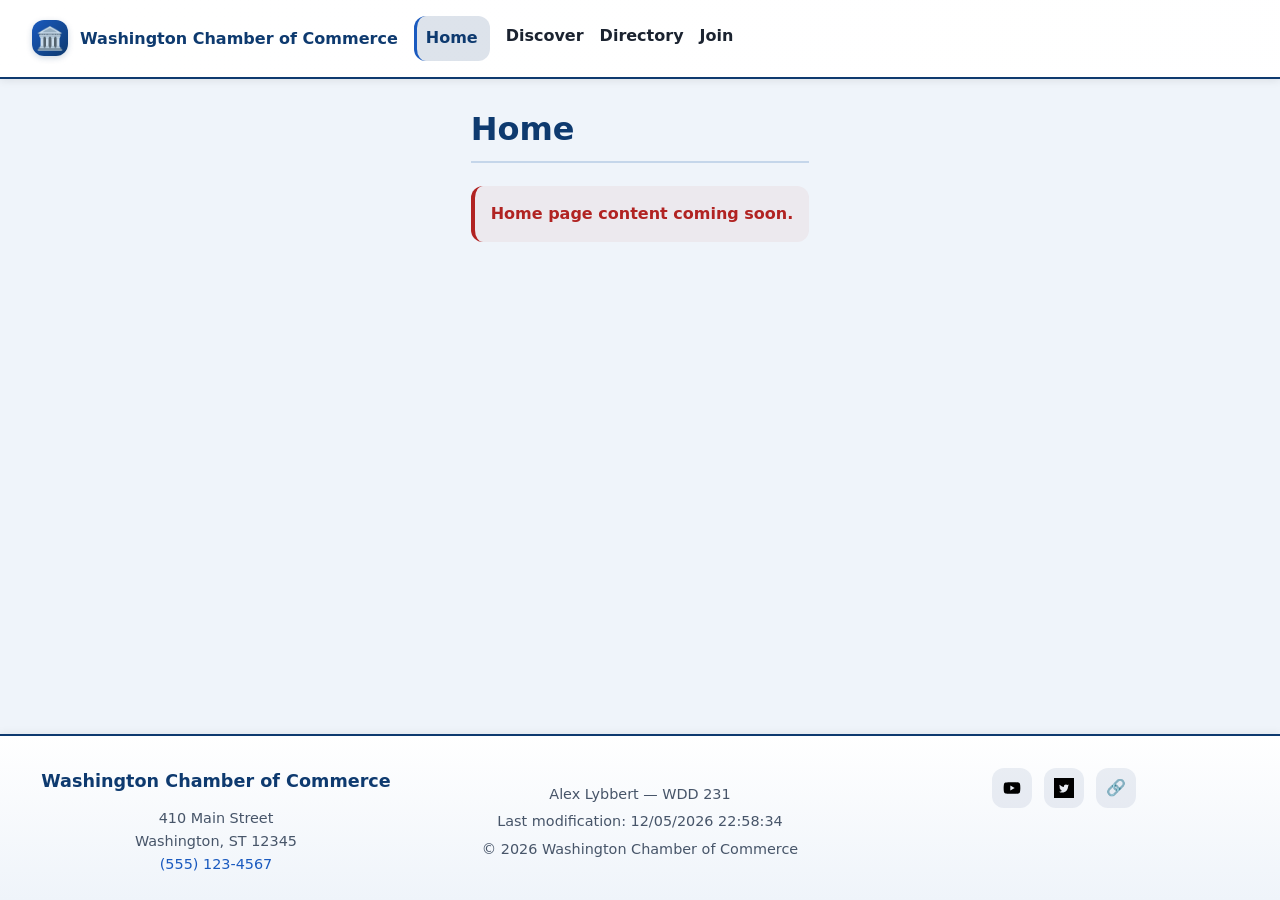
==== chamber/index.html @ 8287b483 "Updated styling and functionality" ====
<!DOCTYPE html>
<html lang="en">
<head>
  <meta charset="UTF-8">
  <meta name="viewport" content="width=device-width, initial-scale=1.0">
  <title>Washington Chamber of Commerce | Home</title>
  <meta name="description" content="Welcome to the Washington Chamber of Commerce website. Learn about local business resources and community information.">
  <meta name="author" content="Alex Lybbert">
  <link rel="icon" href="images/favicon.svg" type="image/svg+xml">
  <link rel="stylesheet" href="styles/normalize.css">
  <link rel="stylesheet" href="styles/small.css">
  <link rel="stylesheet" href="styles/larger.css">
  <meta property="og:title" content="Washington Chamber of Commerce - Home">
  <meta property="og:description" content="Learn about the Washington Chamber of Commerce and local business resources.">
  <meta property="og:image" content="images/og-image.svg">
  <meta property="og:url" content="https://example.com/index.html">
  <meta property="og:type" content="website">
  <script src="scripts/site.js" defer></script>
</head>
<body>
  <header class="site-header">
    <div class="branding">
      <a class="brand" href="index.html" aria-label="Washington Chamber of Commerce home">
        <span class="brand-logo" aria-hidden="true">🏛️</span>
        <span class="brand-name">Washington Chamber of Commerce</span>
      </a>
    </div>

    <input type="checkbox" id="nav-toggle" class="nav-toggle" aria-label="Toggle navigation">
    <label for="nav-toggle" class="nav-toggle-label" aria-hidden="true">
      <span></span>
      <span></span>
      <span></span>
    </label>

    <nav class="main-nav" aria-label="Primary">
      <ul class="nav-list">
        <li><a href="index.html" class="active" aria-current="page">Home</a></li>
        <li><a href="discover.html">Discover</a></li>
        <li><a href="directory.html">Directory</a></li>
        <li><a href="join.html">Join</a></li>
      </ul>
    </nav>
  </header>

  <main class="page-content">
    <section class="directory">
      <header class="directory-header">
        <h1 class="directory-title">Home</h1>
      </header>
      <p class="notice">Home page content coming soon.</p>
    </section>
  </main>

  <footer class="site-footer">
    <div class="footer-contact">
      <h2>Washington Chamber of Commerce</h2>
      <address>
        410 Main Street<br>
        Washington, ST 12345<br>
        <a href="tel:+15551234567">(555) 123-4567</a>
      </address>
    </div>

    <div class="footer-meta">
      <p>Alex Lybbert — WDD 231</p>
      <p>Last modification: <span id="lastModified">--</span></p>
      <p>&copy; <span id="currentYear"></span> Washington Chamber of Commerce</p>
    </div>

    <div class="footer-social" aria-label="Social links">
      <a href="#" aria-label="YouTube"><img src="images/youtube.svg" alt="YouTube" width="24" height="24"></a>
      <a href="#" aria-label="Twitter"><img src="images/twitter.svg" alt="Twitter" width="24" height="24"></a>
      <a href="#" aria-label="LinkedIn"><span aria-hidden="true">🔗</span></a>
    </div>
  </footer>
</body>
</html>
---- chamber/styles/small.css ----
:root {
  --bg: #eff4fa;
  --text: #1b2330;
  --muted: #475569;
  --accent: #0e3a6f;
  --accent-2: #1a5abf;
  --surface: #ffffff;
  --border: #c5d6ea;
  --success: #0d8140;
  --incomplete: #a82723;
  --error: #b12322;

  --color-background: var(--bg);
  --color-surface: var(--surface);
  --color-primary: var(--accent);
  --color-secondary: var(--accent-2);
  --color-text: var(--text);
  --color-muted: var(--muted);
  --color-border: var(--border);

  --radius: 0.75rem;
  --shadow: 0 2px 8px rgba(0, 0, 0, 0.08);
  --shadow-hover: 0 8px 24px rgba(0, 0, 0, 0.12);
  --font: system-ui, -apple-system, BlinkMacSystemFont, "Segoe UI", sans-serif;
  --max-width: 1200px;
  --transition: all 200ms ease;
}

@keyframes gradientShift {
  0%, 100% {
    background-position: 0% 50%;
  }
  50% {
    background-position: 100% 50%;
  }
}

@keyframes slideInCard {
  0% {
    opacity: 0;
    transform: translateY(8px);
  }
  100% {
    opacity: 1;
    transform: translateY(0);
  }
}

* {
  box-sizing: border-box;
}

html,
body {
  height: 100%;
}

body {
  margin: 0;
  font-family: var(--font);
  font-size: 1rem;
  color: var(--color-text);
  background: var(--color-background);
  line-height: 1.5;
  display: flex;
  flex-direction: column;
}

main.page-content {
  flex: 1;
}

a {
  color: var(--color-primary);
  text-decoration: none;
}

a:hover,
a:focus {
  text-decoration: underline;
}

h1 {
  font-size: 1.75rem;
  margin: 0;
}

h2 {
  font-size: 1.25rem;
  margin: 0;
}

p {
  margin: 0;
}

.site-header {
  background: linear-gradient(135deg, var(--color-surface) 0%, rgba(255,255,255, 0.98) 100%);
  border-bottom: 2px solid var(--color-primary);
  padding: 1rem 1.25rem;
  position: sticky;
  top: 0;
  z-index: 20;
  box-shadow: var(--shadow);
}

.branding {
  display: inline-flex;
  align-items: center;
  gap: 0.75rem;
}

.brand {
  display: inline-flex;
  align-items: center;
  gap: 0.75rem;
}

.brand-logo {
  display: inline-flex;
  align-items: center;
  justify-content: center;
  width: 2.25rem;
  height: 2.25rem;
  font-size: 1.4rem;
  background: linear-gradient(135deg, var(--accent-2), var(--accent));
  border-radius: var(--radius);
  color: var(--surface);
  box-shadow: 0 2px 6px rgba(14, 58, 111, 0.2);
  transition: var(--transition);
}

.brand-logo:hover {
  transform: scale(1.05);
  box-shadow: 0 4px 12px rgba(14, 58, 111, 0.3);
}

.brand-name {
  font-weight: 700;
  line-height: 1.2;
  color: var(--accent);
}

.nav-toggle {
  position: absolute;
  opacity: 0;
  pointer-events: none;
}

.nav-toggle-label {
  display: inline-flex;
  flex-direction: column;
  justify-content: space-between;
  width: 1.75rem;
  height: 1.25rem;
  cursor: pointer;
  border: none;
  background: transparent;
  padding: 0;
  margin-left: auto;
}

.nav-toggle-label span {
  display: block;
  height: 0.2rem;
  background: var(--color-text);
  border-radius: 999px;
}

.main-nav {
  position: absolute;
  inset: 0 0 auto auto;
  background: var(--color-surface);
  border: 1px solid var(--color-border);
  border-radius: var(--radius);
  padding: 0.75rem;
  margin-top: 0.5rem;
  width: min(260px, 95vw);
  transform: translateY(-0.5rem);
  opacity: 0;
  pointer-events: none;
  transition: opacity 180ms ease, transform 180ms ease;
}

.nav-toggle:checked + .nav-toggle-label + .main-nav {
  opacity: 1;
  pointer-events: auto;
  transform: translateY(0);
}

.nav-list {
  list-style: none;
  margin: 0;
  padding: 0;
  display: grid;
  gap: 0.5rem;
}

.nav-list a {
  display: block;
  padding: 0.65rem 0.75rem;
  border-radius: var(--radius);
  font-weight: 600;
  color: var(--color-text);
  transition: var(--transition);
}

.nav-list a:hover,
.nav-list a:focus {
  background: rgba(14, 58, 111, 0.08);
  color: var(--accent);
  outline: none;
}

.nav-list a.active,
.nav-list a[aria-current="page"] {
  background: rgba(14, 58, 111, 0.14);
  color: var(--color-primary);
  border-left: 3px solid var(--accent-2);
  padding: 0.65rem 0.75rem 0.65rem calc(0.75rem - 3px);
}

.page-content {
  padding: 1rem;
  max-width: var(--max-width);
  margin: 0 auto;
}

.directory-header {
  display: flex;
  flex-wrap: wrap;
  justify-content: space-between;
  align-items: center;
  gap: 0.85rem;
  margin-bottom: 1.4rem;
  padding-bottom: 0.85rem;
  border-bottom: 2px solid var(--color-border);
}

.directory-title {
  color: var(--accent);
  font-size: clamp(1.6rem, 5vw, 2rem);
  line-height: 1.15;
}

.directory-actions {
  display: flex;
  align-items: center;
  gap: 0.75rem;
  flex-wrap: wrap;
  width: 100%;
}

.view-label {
  font-weight: 600;
  color: var(--color-muted);
  font-size: 0.9rem;
  text-transform: uppercase;
  letter-spacing: 0.5px;
  min-width: 3rem;
}

.view-toggle {
  border: 1px solid var(--color-border);
  background: var(--color-surface);
  padding: 0.6rem 0.75rem;
  border-radius: 0.65rem;
  font-weight: 600;
  cursor: pointer;
  color: var(--color-text);
  transition: var(--transition);
  flex: 1 1 7rem;
  min-height: 2.75rem;
}

.view-toggle:hover,
.view-toggle:focus {
  border-color: var(--color-primary);
  background: rgba(14, 58, 111, 0.05);
  outline: none;
}

.view-toggle[aria-pressed="true"] {
  background: linear-gradient(135deg, var(--accent), var(--accent-2));
  border-color: var(--accent);
  color: var(--surface);
  box-shadow: 0 4px 12px rgba(14, 58, 111, 0.25);
}

.members {
  display: grid;
  gap: 1rem;
  grid-template-columns: 1fr;
}

.members.grid .member-card:nth-child(1) { animation-delay: 0ms; }
.members.grid .member-card:nth-child(2) { animation-delay: 50ms; }
.members.grid .member-card:nth-child(3) { animation-delay: 100ms; }
.members.grid .member-card:nth-child(4) { animation-delay: 150ms; }
.members.grid .member-card:nth-child(5) { animation-delay: 200ms; }
.members.grid .member-card:nth-child(6) { animation-delay: 250ms; }
.members.grid .member-card:nth-child(7) { animation-delay: 300ms; }

.members.list {
  grid-template-columns: 1fr;
  gap: 0.85rem;
}

.member-card {
  background: var(--color-surface);
  border: 1px solid var(--color-border);
  border-radius: var(--radius);
  padding: 0.95rem;
  box-shadow: var(--shadow);
  display: grid;
  grid-template-columns: auto 1fr;
  gap: 0.9rem;
  align-items: start;
  transition: var(--transition);
  position: relative;
  overflow: hidden;
  animation: slideInCard 0.3s ease-out;
}

.member-card::before {
  content: '';
  position: absolute;
  top: 0;
  left: 0;
  right: 0;
  height: 4px;
  background: linear-gradient(90deg, var(--accent), var(--accent-2), var(--accent));
  background-size: 200% 100%;
  opacity: 0.9;
}

.member-card:hover {
  box-shadow: var(--shadow-hover);
  border-color: var(--accent-2);
  transform: translateY(-3px);
}

.member-card:hover::before {
  animation: gradientShift 1.5s ease-in-out infinite;
}

.member-logo {
  width: 5rem;
  height: 5rem;
  border-radius: var(--radius);
  overflow: hidden;
  background: linear-gradient(135deg, rgba(14, 58, 111, 0.08), rgba(26, 90, 191, 0.08));
  display: grid;
  place-items: center;
  flex-shrink: 0;
  transition: all 200ms ease;
  box-shadow: inset 0 1px 3px rgba(0, 0, 0, 0.05);
  border: 1px solid rgba(14, 58, 111, 0.05);
}

.member-card:hover .member-logo {
  transform: scale(1.08) rotate(2deg);
  box-shadow: inset 0 1px 3px rgba(0, 0, 0, 0.08), 0 2px 6px rgba(14, 58, 111, 0.15);
  border-color: rgba(26, 90, 191, 0.12);
}

.member-logo img {
  width: 100%;
  height: 100%;
  object-fit: cover;
  transition: all 200ms ease;
}

.member-card:hover .member-logo img {
  filter: brightness(1.05);
}

.member-content {
  display: grid;
  gap: 0.25rem;
  min-width: 0;
}

.member-heading {
  display: flex;
  align-items: center;
  gap: 0.5rem;
  flex-wrap: wrap;
}

.member-name {
  font-size: 1.15rem;
  font-weight: 700;
  color: var(--accent);
  line-height: 1.3;
  word-break: break-word;
}

.member-tagline {
  color: var(--color-muted);
  font-size: 0.9rem;
  margin: 0.35rem 0 0;
  line-height: 1.4;
  font-weight: 500;
}

.member-meta {
  display: grid;
  gap: 0.5rem;
  font-size: 0.9rem;
  margin-top: 0.75rem;
  padding-top: 0.5rem;
  border-top: 1px solid rgba(14, 58, 111, 0.08);
}

.member-meta p {
  line-height: 1.4;
}

.member-meta a {
  color: var(--accent-2);
  font-weight: 600;
  text-decoration: none;
  transition: all 150ms ease;
  display: inline-block;
  overflow-wrap: anywhere;
}

.member-meta a:hover,
.member-meta a:focus {
  color: var(--accent);
  text-decoration: underline;
  transform: translateX(2px);
}

.member-badge {
  padding: 0.35rem 0.85rem;
  font-size: 0.75rem;
  font-weight: 700;
  border-radius: 999px;
  display: inline-flex;
  align-items: center;
  text-transform: uppercase;
  letter-spacing: 0.55px;
  box-shadow: 0 2px 6px rgba(0, 0, 0, 0.12);
  transition: all 150ms ease;
  white-space: nowrap;
  cursor: default;
  user-select: none;
}

.member-badge:hover {
  transform: translateY(-2px);
  box-shadow: 0 4px 10px rgba(0, 0, 0, 0.16);
}

.member-badge.level-1 {
  background: rgba(14, 58, 111, 0.1);
  color: var(--accent);
  border: 2px solid var(--accent);
}

.member-badge.level-1:hover {
  background: rgba(14, 58, 111, 0.15);
}

.member-badge.level-2 {
  background: rgba(26, 90, 191, 0.1);
  color: var(--accent-2);
  border: 2px solid var(--accent-2);
}

.member-badge.level-2:hover {
  background: rgba(26, 90, 191, 0.15);
}

.member-badge.level-3 {
  background: rgba(13, 129, 64, 0.1);
  color: var(--success);
  border: 2px solid var(--success);
}

.member-badge.level-3:hover {
  background: rgba(13, 129, 64, 0.15);
}

.members.list .member-card {
  grid-template-columns: minmax(4.25rem, 4.75rem) 1fr;
  align-items: center;
  padding: 0.9rem;
  gap: 0.85rem;
}

.members.list .member-logo {
  width: 4.5rem;
  height: 4.5rem;
}

.members.list .member-content {
  gap: 0.35rem;
}

.members.list .member-heading {
  align-items: flex-start;
  gap: 0.4rem;
}

.members.list .member-name {
  font-size: 1.05rem;
}

.members.list .member-tagline {
  margin-top: 0.2rem;
}

.members.list .member-meta {
  gap: 0.35rem;
  margin-top: 0.65rem;
  padding-top: 0.65rem;
}

.notice {
  padding: 1rem;
  border-left: 4px solid var(--error);
  border-radius: var(--radius);
  background: rgba(177, 35, 34, 0.05);
  color: var(--error);
  font-weight: 600;
}

.site-footer {
  background: linear-gradient(180deg, var(--color-surface) 0%, rgba(239, 244, 250, 0.5) 100%);
  border-top: 2px solid var(--color-primary);
  padding: 2rem 1.25rem 1.5rem;
  display: grid;
  gap: 1.75rem;
  justify-items: center;
  text-align: center;
  box-shadow: 0 -2px 8px rgba(0, 0, 0, 0.05);
}

.footer-contact {
  color: var(--color-text);
  max-width: 22rem;
}

.footer-contact h2 {
  font-size: 1.1rem;
  margin: 0 0 0.75rem;
  color: var(--accent);
}

.footer-contact address {
  font-style: normal;
  line-height: 1.6;
  color: var(--color-muted);
  font-size: 0.9rem;
}

.footer-contact a {
  color: var(--accent-2);
  font-weight: 500;
  transition: var(--transition);
}

.footer-contact a:hover,
.footer-contact a:focus {
  color: var(--accent);
  text-decoration: underline;
}

.footer-meta {
  color: var(--color-muted);
  font-size: 0.9rem;
  max-width: 24rem;
}

.footer-meta p {
  margin: 0.35rem 0;
  line-height: 1.5;
}

.footer-social {
  display: flex;
  gap: 0.75rem;
  justify-content: center;
  align-items: center;
  flex-wrap: wrap;
}

.footer-social a {
  display: inline-flex;
  align-items: center;
  justify-content: center;
  width: 2.5rem;
  height: 2.5rem;
  border-radius: var(--radius);
  background: rgba(14, 58, 111, 0.08);
  color: var(--accent);
  transition: var(--transition);
  border: 1px solid transparent;
}

.footer-social a:hover,
.footer-social a:focus {
  background: var(--accent-2);
  color: var(--surface);
  border-color: var(--accent);
  transform: translateY(-2px);
}

.footer-social img {
  width: 20px;
  height: 20px;
  object-fit: contain;
}
---- chamber/styles/larger.css ----
@media (min-width: 640px) {
  .site-header {
    display: flex;
    align-items: center;
    padding: 1rem 2rem;
  }

  .nav-toggle-label {
    display: none;
  }

  .main-nav {
    position: static;
    opacity: 1;
    pointer-events: auto;
    transform: none;
    border: none;
    background: transparent;
    padding: 0;
    width: auto;
    margin: 0 0 0 1rem;
  }

  .nav-list {
    display: flex;
    gap: 1rem;
  }

  .nav-list a {
    padding: 0.5rem 0;
  }

  .page-content {
    padding: 2rem 2.5rem 3rem;
  }

  .directory-header {
    gap: 1.5rem;
  }

  .members {
    grid-template-columns: repeat(2, minmax(0, 1fr));
  }
}

@media (min-width: 1024px) {
  .members {
    grid-template-columns: repeat(3, minmax(0, 1fr));
  }

  .site-footer {
    grid-template-columns: repeat(3, minmax(0, 1fr));
    gap: 2rem;
    text-align: center;
    justify-items: center;
    align-items: start;
  }

  .footer-meta {
    align-self: center;
  }
}

.members.list {
  display: flex;
  flex-direction: column;
  gap: 1rem;
}

.members.list .member-card {
  grid-template-columns: 6.5rem 1fr;
  text-align: left;
  align-items: center;
  padding: 1rem 1.15rem;
}

.members.list .member-logo {
  width: 6rem;
  height: 6rem;
  margin-bottom: 0;
}

.members.list .member-logo img {
  width: 100%;
  height: 100%;
  object-fit: contain;
  border-radius: 0.75rem;
}

.members.list .member-content {
  width: 100%;
}

.members.list .member-heading {
  display: flex;
  flex-direction: row;
  align-items: center;
  gap: 0.5rem;
}
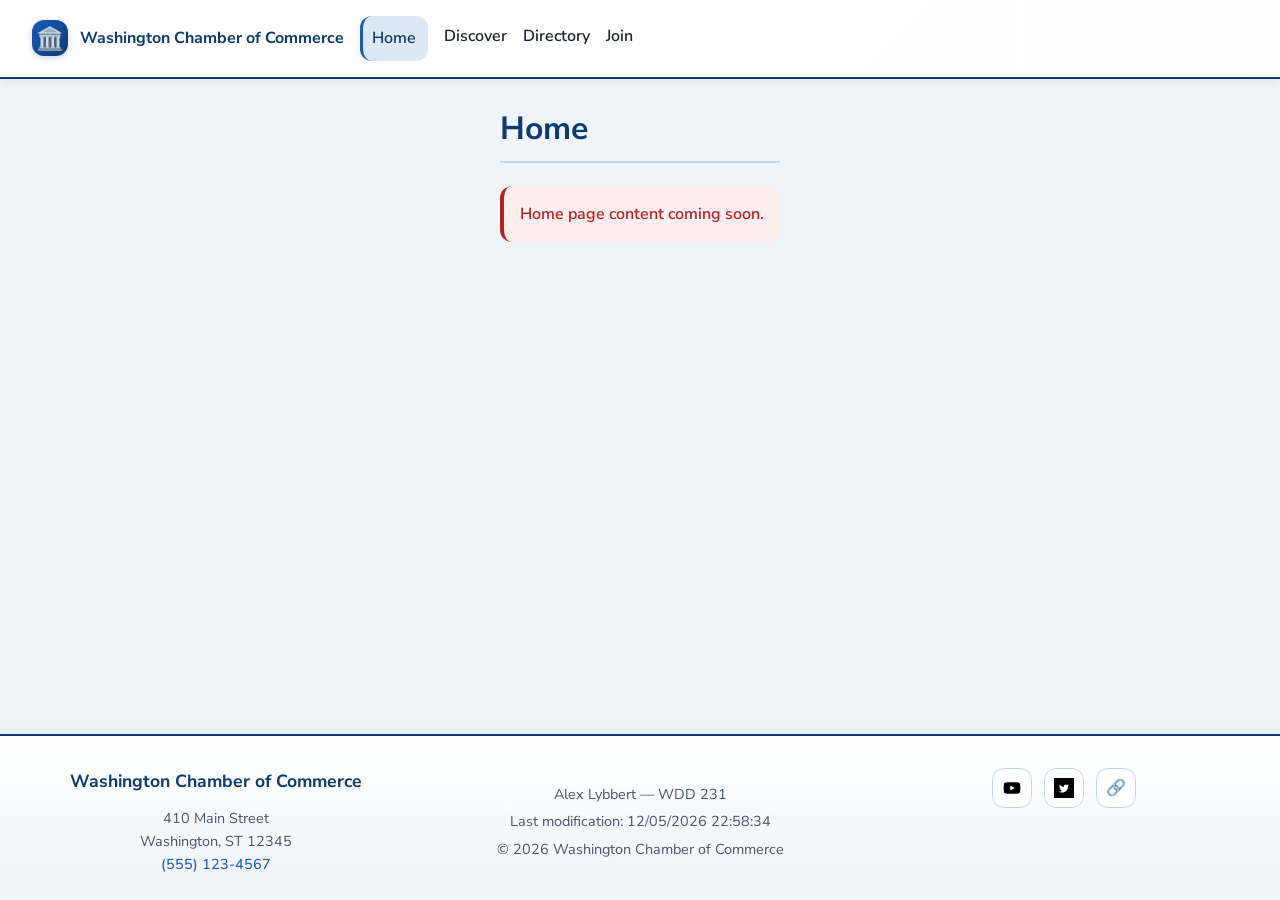
==== commit 5ed750e2: "Update to fix issues" ====
--- a/chamber/index.html
+++ b/chamber/index.html
@@ -7,13 +7,16 @@
   <meta name="description" content="Welcome to the Washington Chamber of Commerce website. Learn about local business resources and community information.">
   <meta name="author" content="Alex Lybbert">
   <link rel="icon" href="images/favicon.svg" type="image/svg+xml">
+  <link rel="preconnect" href="https://fonts.googleapis.com">
+  <link rel="preconnect" href="https://fonts.gstatic.com" crossorigin>
+  <link href="https://fonts.googleapis.com/css2?family=Nunito+Sans:wght@400;600;700;800&display=swap" rel="stylesheet">
   <link rel="stylesheet" href="styles/normalize.css">
   <link rel="stylesheet" href="styles/small.css">
   <link rel="stylesheet" href="styles/larger.css">
   <meta property="og:title" content="Washington Chamber of Commerce - Home">
   <meta property="og:description" content="Learn about the Washington Chamber of Commerce and local business resources.">
-  <meta property="og:image" content="images/og-image.svg">
-  <meta property="og:url" content="https://example.com/index.html">
+  <meta property="og:image" content="https://raw.githubusercontent.com/AlexLybbert/wdd231/main/chamber/images/og-image.svg">
+  <meta property="og:url" content="https://alexlybbert.github.io/wdd231/chamber/index.html">
   <meta property="og:type" content="website">
   <script src="scripts/site.js" defer></script>
 </head>
@@ -27,7 +30,7 @@
     </div>
 
     <input type="checkbox" id="nav-toggle" class="nav-toggle" aria-label="Toggle navigation">
-    <label for="nav-toggle" class="nav-toggle-label" aria-hidden="true">
+    <label for="nav-toggle" class="nav-toggle-label">
       <span></span>
       <span></span>
       <span></span>
@@ -68,11 +71,11 @@
       <p>&copy; <span id="currentYear"></span> Washington Chamber of Commerce</p>
     </div>
 
-    <div class="footer-social" aria-label="Social links">
+    <nav class="footer-social" aria-label="Social links">
       <a href="#" aria-label="YouTube"><img src="images/youtube.svg" alt="YouTube" width="24" height="24"></a>
       <a href="#" aria-label="Twitter"><img src="images/twitter.svg" alt="Twitter" width="24" height="24"></a>
       <a href="#" aria-label="LinkedIn"><span aria-hidden="true">🔗</span></a>
-    </div>
+    </nav>
   </footer>
 </body>
 </html>
--- a/chamber/styles/small.css
+++ b/chamber/styles/small.css
@@ -21,7 +21,7 @@
   --radius: 0.75rem;
   --shadow: 0 2px 8px rgba(0, 0, 0, 0.08);
   --shadow-hover: 0 8px 24px rgba(0, 0, 0, 0.12);
-  --font: system-ui, -apple-system, BlinkMacSystemFont, "Segoe UI", sans-serif;
+  --font: "Nunito Sans", system-ui, -apple-system, BlinkMacSystemFont, "Segoe UI", sans-serif;
   --max-width: 1200px;
   --transition: all 200ms ease;
 }
@@ -207,14 +207,14 @@
 
 .nav-list a:hover,
 .nav-list a:focus {
-  background: rgba(14, 58, 111, 0.08);
+  background: #dce8f6;
   color: var(--accent);
   outline: none;
 }
 
 .nav-list a.active,
 .nav-list a[aria-current="page"] {
-  background: rgba(14, 58, 111, 0.14);
+  background: #dce8f6;
   color: var(--color-primary);
   border-left: 3px solid var(--accent-2);
   padding: 0.65rem 0.75rem 0.65rem calc(0.75rem - 3px);
@@ -523,7 +523,7 @@
   padding: 1rem;
   border-left: 4px solid var(--error);
   border-radius: var(--radius);
-  background: rgba(177, 35, 34, 0.05);
+  background: #fdeeed;
   color: var(--error);
   font-weight: 600;
 }
@@ -595,10 +595,10 @@
   width: 2.5rem;
   height: 2.5rem;
   border-radius: var(--radius);
-  background: rgba(14, 58, 111, 0.08);
+  background: var(--surface);
   color: var(--accent);
   transition: var(--transition);
-  border: 1px solid transparent;
+  border: 1px solid var(--color-border);
 }
 
 .footer-social a:hover,
--- a/chamber/styles/larger.css
+++ b/chamber/styles/larger.css
@@ -41,6 +41,43 @@
   .members {
     grid-template-columns: repeat(2, minmax(0, 1fr));
   }
+
+  .members.list {
+    display: flex;
+    flex-direction: column;
+    gap: 1rem;
+  }
+
+  .members.list .member-card {
+    grid-template-columns: 6.5rem 1fr;
+    text-align: left;
+    align-items: center;
+    padding: 1rem 1.15rem;
+  }
+
+  .members.list .member-logo {
+    width: 6rem;
+    height: 6rem;
+    margin-bottom: 0;
+  }
+
+  .members.list .member-logo img {
+    width: 100%;
+    height: 100%;
+    object-fit: contain;
+    border-radius: 0.75rem;
+  }
+
+  .members.list .member-content {
+    width: 100%;
+  }
+
+  .members.list .member-heading {
+    display: flex;
+    flex-direction: row;
+    align-items: center;
+    gap: 0.5rem;
+  }
 }
 
 @media (min-width: 1024px) {
@@ -60,40 +97,3 @@
     align-self: center;
   }
 }
-
-.members.list {
-  display: flex;
-  flex-direction: column;
-  gap: 1rem;
-}
-
-.members.list .member-card {
-  grid-template-columns: 6.5rem 1fr;
-  text-align: left;
-  align-items: center;
-  padding: 1rem 1.15rem;
-}
-
-.members.list .member-logo {
-  width: 6rem;
-  height: 6rem;
-  margin-bottom: 0;
-}
-
-.members.list .member-logo img {
-  width: 100%;
-  height: 100%;
-  object-fit: contain;
-  border-radius: 0.75rem;
-}
-
-.members.list .member-content {
-  width: 100%;
-}
-
-.members.list .member-heading {
-  display: flex;
-  flex-direction: row;
-  align-items: center;
-  gap: 0.5rem;
-}
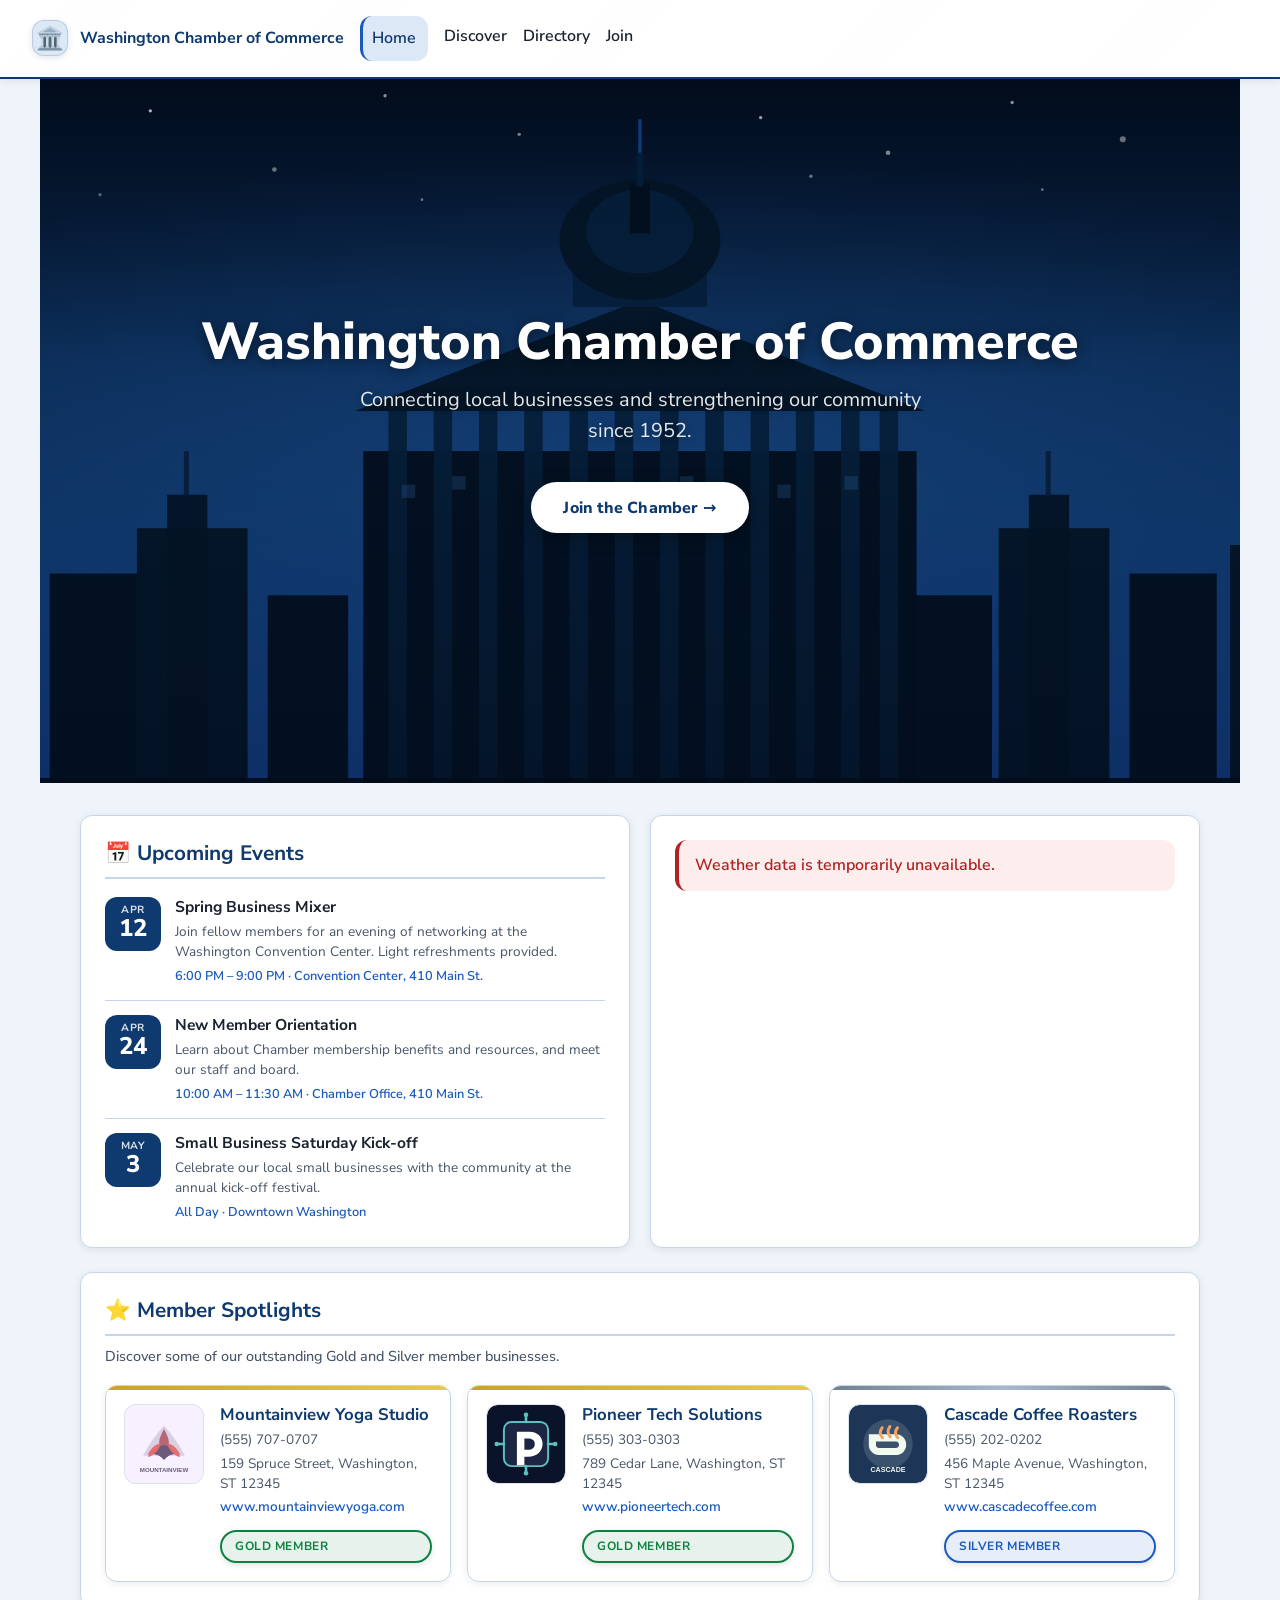
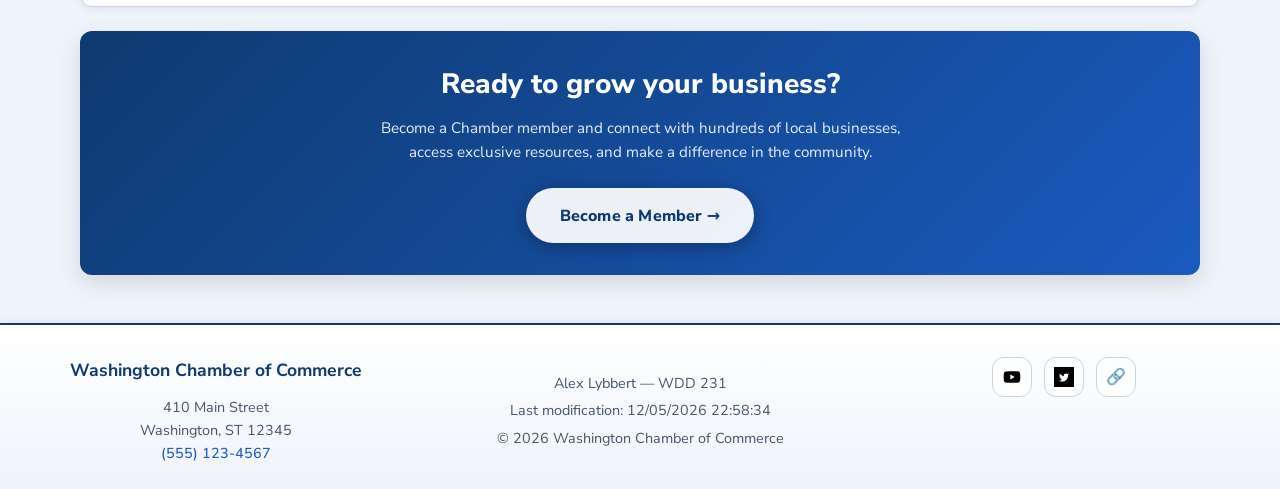
==== commit ec99033d: "Update to home page" ====
--- a/chamber/index.html
+++ b/chamber/index.html
@@ -19,6 +19,7 @@
   <meta property="og:url" content="https://alexlybbert.github.io/wdd231/chamber/index.html">
   <meta property="og:type" content="website">
   <script src="scripts/site.js" defer></script>
+  <script src="scripts/home.js" defer></script>
 </head>
 <body>
   <header class="site-header">
@@ -46,13 +47,83 @@
     </nav>
   </header>
 
-  <main class="page-content">
-    <section class="directory">
-      <header class="directory-header">
-        <h1 class="directory-title">Home</h1>
-      </header>
-      <p class="notice">Home page content coming soon.</p>
+  <main class="page-content home-main">
+    <section class="hero">
+      <img src="images/hero.svg" alt="Washington city skyline at night" class="hero-img">
+      <div class="hero-content">
+        <h1 class="hero-title">Washington Chamber of Commerce</h1>
+        <p class="hero-subtitle">Connecting local businesses and strengthening our community since 1952.</p>
+        <a href="join.html" class="cta-button">Join the Chamber &rarr;</a>
+      </div>
     </section>
+
+    <div class="home-content">
+      <div class="home-grid">
+        <section class="home-section">
+          <h2 class="home-section-title">📅 Upcoming Events</h2>
+          <ul class="events-list">
+            <li class="event-item">
+              <div class="event-date">
+                <span class="event-month">APR</span>
+                <span class="event-day">12</span>
+              </div>
+              <div class="event-info">
+                <h3>Spring Business Mixer</h3>
+                <p>Join fellow members for an evening of networking at the Washington Convention Center. Light refreshments provided.</p>
+                <p class="event-meta">6:00 PM – 9:00 PM &middot; Convention Center, 410 Main St.</p>
+              </div>
+            </li>
+            <li class="event-item">
+              <div class="event-date">
+                <span class="event-month">APR</span>
+                <span class="event-day">24</span>
+              </div>
+              <div class="event-info">
+                <h3>New Member Orientation</h3>
+                <p>Learn about Chamber membership benefits and resources, and meet our staff and board.</p>
+                <p class="event-meta">10:00 AM – 11:30 AM &middot; Chamber Office, 410 Main St.</p>
+              </div>
+            </li>
+            <li class="event-item">
+              <div class="event-date">
+                <span class="event-month">MAY</span>
+                <span class="event-day">3</span>
+              </div>
+              <div class="event-info">
+                <h3>Small Business Saturday Kick-off</h3>
+                <p>Celebrate our local small businesses with the community at the annual kick-off festival.</p>
+                <p class="event-meta">All Day &middot; Downtown Washington</p>
+              </div>
+            </li>
+          </ul>
+        </section>
+
+        <section class="home-section" id="weather-container">
+          <h2 class="home-section-title">🌤 Local Weather</h2>
+          <div id="weather-current">
+            <p class="weather-loading">Loading current conditions&hellip;</p>
+          </div>
+          <h3 class="forecast-title">3-Day Forecast</h3>
+          <div id="weather-forecast" class="forecast-grid"></div>
+        </section>
+      </div>
+
+      <section class="home-section spotlights-section">
+        <h2 class="home-section-title">⭐ Member Spotlights</h2>
+        <p class="spotlights-intro">Discover some of our outstanding Gold and Silver member businesses.</p>
+        <div id="spotlights" class="spotlights-grid">
+          <p>Loading spotlights&hellip;</p>
+        </div>
+      </section>
+
+      <section class="cta-section">
+        <div class="cta-box">
+          <h2>Ready to grow your business?</h2>
+          <p>Become a Chamber member and connect with hundreds of local businesses, access exclusive resources, and make a difference in the community.</p>
+          <a href="join.html" class="cta-button cta-button--dark">Become a Member &rarr;</a>
+        </div>
+      </section>
+    </div>
   </main>
 
   <footer class="site-footer">
--- a/chamber/styles/small.css
+++ b/chamber/styles/small.css
@@ -123,16 +123,17 @@
   width: 2.25rem;
   height: 2.25rem;
   font-size: 1.4rem;
-  background: linear-gradient(135deg, var(--accent-2), var(--accent));
-  border-radius: var(--radius);
-  color: var(--surface);
-  box-shadow: 0 2px 6px rgba(14, 58, 111, 0.2);
+  background: #dce8f6;
+  border-radius: var(--radius);
+  color: var(--accent);
+  border: 1px solid rgba(14, 58, 111, 0.16);
+  box-shadow: 0 2px 6px rgba(14, 58, 111, 0.12);
   transition: var(--transition);
 }
 
 .brand-logo:hover {
   transform: scale(1.05);
-  box-shadow: 0 4px 12px rgba(14, 58, 111, 0.3);
+  box-shadow: 0 4px 12px rgba(14, 58, 111, 0.18);
 }
 
 .brand-name {
@@ -276,15 +277,15 @@
 .view-toggle:hover,
 .view-toggle:focus {
   border-color: var(--color-primary);
-  background: rgba(14, 58, 111, 0.05);
+  background: #dce8f6;
   outline: none;
 }
 
 .view-toggle[aria-pressed="true"] {
-  background: linear-gradient(135deg, var(--accent), var(--accent-2));
-  border-color: var(--accent);
-  color: var(--surface);
-  box-shadow: 0 4px 12px rgba(14, 58, 111, 0.25);
+  background: #dce8f6;
+  border-color: var(--accent-2);
+  color: var(--accent);
+  box-shadow: 0 4px 12px rgba(14, 58, 111, 0.12);
 }
 
 .members {
@@ -528,6 +529,492 @@
   font-weight: 600;
 }
 
+.home-main {
+  padding: 0;
+  max-width: 100%;
+}
+
+.hero {
+  position: relative;
+  overflow: hidden;
+  min-height: 55vw;
+  max-height: 540px;
+  display: flex;
+  align-items: center;
+}
+
+.hero-img {
+  position: absolute;
+  inset: 0;
+  width: 100%;
+  height: 100%;
+  object-fit: cover;
+  object-position: center bottom;
+  display: block;
+}
+
+.hero::after {
+  content: '';
+  position: absolute;
+  inset: 0;
+  background: linear-gradient(
+    to bottom,
+    rgba(2, 12, 28, 0.25) 0%,
+    rgba(2, 12, 28, 0.05) 40%,
+    rgba(2, 12, 28, 0.55) 100%
+  );
+  pointer-events: none;
+}
+
+.hero-content {
+  position: relative;
+  z-index: 1;
+  padding: 3rem 1.5rem 4rem;
+  width: 100%;
+  max-width: var(--max-width);
+  margin: 0 auto;
+  color: #fff;
+  text-align: center;
+}
+
+.hero-title {
+  font-size: clamp(1.6rem, 5.5vw, 3.25rem);
+  font-weight: 800;
+  color: #fff;
+  text-shadow: 0 2px 14px rgba(0, 0, 0, 0.55);
+  line-height: 1.15;
+  margin: 0 0 0.75rem;
+}
+
+.hero-subtitle {
+  font-size: clamp(0.95rem, 2.5vw, 1.25rem);
+  color: rgba(255, 255, 255, 0.9);
+  text-shadow: 0 1px 8px rgba(0, 0, 0, 0.4);
+  margin: 0 auto 2.25rem;
+  max-width: 36rem;
+  line-height: 1.55;
+}
+
+.cta-button {
+  display: inline-block;
+  background: #fff;
+  color: var(--accent);
+  font-weight: 800;
+  font-size: 1rem;
+  padding: 0.85rem 2rem;
+  border-radius: 999px;
+  text-decoration: none;
+  box-shadow: 0 4px 18px rgba(0, 0, 0, 0.3);
+  transition: var(--transition);
+  letter-spacing: 0.2px;
+}
+
+.cta-button:hover,
+.cta-button:focus {
+  background: #dce8f6;
+  transform: translateY(-2px);
+  box-shadow: 0 8px 28px rgba(0, 0, 0, 0.32);
+  text-decoration: none;
+  outline: 2px solid var(--accent-2);
+  outline-offset: 3px;
+}
+
+.home-content {
+  padding: 1.5rem 1rem 3rem;
+  max-width: var(--max-width);
+  margin: 0 auto;
+}
+
+.home-grid {
+  display: grid;
+  gap: 1.25rem;
+  margin-bottom: 1.5rem;
+}
+
+.home-section {
+  background: var(--color-surface);
+  border: 1px solid var(--color-border);
+  border-radius: var(--radius);
+  padding: 1.5rem;
+  box-shadow: var(--shadow);
+}
+
+.home-section-title {
+  font-size: 1.3rem;
+  font-weight: 700;
+  color: var(--accent);
+  margin: 0 0 1.1rem;
+  padding-bottom: 0.65rem;
+  border-bottom: 2px solid var(--color-border);
+  display: flex;
+  align-items: center;
+  gap: 0.45rem;
+  line-height: 1.3;
+}
+
+.events-list {
+  list-style: none;
+  margin: 0;
+  padding: 0;
+  display: grid;
+  gap: 0;
+}
+
+.event-item {
+  display: grid;
+  grid-template-columns: 3.5rem 1fr;
+  gap: 0.85rem;
+  align-items: start;
+  padding: 0.85rem 0;
+  border-bottom: 1px solid var(--color-border);
+}
+
+.event-item:first-child {
+  padding-top: 0;
+}
+
+.event-item:last-child {
+  border-bottom: none;
+  padding-bottom: 0;
+}
+
+.event-date {
+  display: flex;
+  flex-direction: column;
+  align-items: center;
+  justify-content: center;
+  background: var(--accent);
+  color: #fff;
+  border-radius: var(--radius);
+  padding: 0.5rem 0.3rem;
+  text-align: center;
+  flex-shrink: 0;
+}
+
+.event-month {
+  font-size: 0.65rem;
+  font-weight: 700;
+  text-transform: uppercase;
+  letter-spacing: 0.6px;
+  opacity: 0.85;
+  line-height: 1;
+}
+
+.event-day {
+  font-size: 1.5rem;
+  font-weight: 800;
+  line-height: 1.15;
+}
+
+.event-info h3 {
+  font-size: 0.975rem;
+  font-weight: 700;
+  color: var(--color-text);
+  margin: 0 0 0.3rem;
+  line-height: 1.3;
+}
+
+.event-info p {
+  font-size: 0.85rem;
+  color: var(--color-muted);
+  line-height: 1.5;
+  margin: 0;
+}
+
+.event-meta {
+  margin-top: 0.3rem !important;
+  font-weight: 600;
+  font-size: 0.8rem !important;
+  color: var(--accent-2) !important;
+}
+
+.weather-loading {
+  color: var(--color-muted);
+  font-size: 0.9rem;
+  font-weight: 600;
+}
+
+.weather-location {
+  font-size: 0.85rem;
+  color: var(--color-muted);
+  font-weight: 600;
+  margin: 0 0 0.85rem;
+}
+
+.weather-main {
+  display: flex;
+  align-items: center;
+  gap: 0.85rem;
+  margin-bottom: 0.65rem;
+}
+
+.weather-icon {
+  flex-shrink: 0;
+  width: 72px;
+  height: 72px;
+  display: block;
+}
+
+.weather-temp {
+  font-size: 2.35rem;
+  font-weight: 800;
+  color: var(--accent);
+  line-height: 1;
+}
+
+.weather-desc {
+  text-transform: capitalize;
+  color: var(--color-muted);
+  font-size: 0.9rem;
+  font-weight: 600;
+  margin-top: 0.25rem;
+}
+
+.weather-details {
+  display: flex;
+  flex-wrap: wrap;
+  gap: 0.75rem 1.25rem;
+  font-size: 0.85rem;
+  color: var(--color-muted);
+  font-weight: 600;
+  padding: 0.65rem 0 0;
+  border-top: 1px solid var(--color-border);
+}
+
+.forecast-title {
+  font-size: 1rem;
+  font-weight: 700;
+  color: var(--color-text);
+  margin: 1.1rem 0 0.65rem;
+}
+
+.forecast-grid {
+  display: grid;
+  grid-template-columns: repeat(3, 1fr);
+  gap: 0.6rem;
+}
+
+.forecast-card {
+  background: var(--bg);
+  border: 1px solid var(--color-border);
+  border-radius: calc(var(--radius) - 0.1rem);
+  padding: 0.7rem 0.4rem 0.6rem;
+  text-align: center;
+}
+
+.forecast-day {
+  font-size: 0.7rem;
+  font-weight: 700;
+  color: var(--accent);
+  text-transform: uppercase;
+  letter-spacing: 0.4px;
+}
+
+.forecast-date {
+  font-size: 0.68rem;
+  color: var(--color-muted);
+  font-weight: 600;
+  margin-top: 0.1rem;
+}
+
+.forecast-icon {
+  width: 44px;
+  height: 44px;
+  display: block;
+  margin: 0.2rem auto;
+}
+
+.forecast-temp {
+  font-size: 1.05rem;
+  font-weight: 800;
+  color: var(--accent);
+  line-height: 1;
+}
+
+.forecast-range {
+  font-size: 0.7rem;
+  color: var(--color-muted);
+  font-weight: 600;
+  margin-top: 0.15rem;
+}
+
+.forecast-desc {
+  font-size: 0.68rem;
+  color: var(--color-muted);
+  margin-top: 0.15rem;
+  text-transform: capitalize;
+  line-height: 1.3;
+}
+
+.weather-error {
+  color: var(--error);
+  font-weight: 600;
+  padding: 0.85rem 1rem;
+  border-left: 4px solid var(--error);
+  background: #fdeeed;
+  border-radius: var(--radius);
+}
+
+.spotlights-section {
+  margin-top: 1.5rem;
+}
+
+.spotlights-intro {
+  font-size: 0.9rem;
+  color: var(--color-muted);
+  margin: -0.5rem 0 1.1rem;
+  font-weight: 500;
+}
+
+.spotlights-grid {
+  display: grid;
+  gap: 1rem;
+  grid-template-columns: 1fr;
+}
+
+.spotlight-card {
+  background: var(--color-surface);
+  border: 1px solid var(--color-border);
+  border-radius: var(--radius);
+  padding: 1.15rem;
+  box-shadow: var(--shadow);
+  display: grid;
+  grid-template-columns: 5rem 1fr;
+  gap: 0.95rem;
+  align-items: start;
+  position: relative;
+  overflow: hidden;
+  transition: var(--transition);
+}
+
+.spotlight-card::before {
+  content: '';
+  position: absolute;
+  top: 0;
+  left: 0;
+  right: 0;
+  height: 4px;
+  background: linear-gradient(90deg, #c9a227, #e8c84a, #c9a227);
+  background-size: 200% 100%;
+}
+
+.spotlight-card.silver::before {
+  background: linear-gradient(90deg, #708090, #a8b8ca, #708090);
+}
+
+.spotlight-card:hover {
+  box-shadow: var(--shadow-hover);
+  border-color: var(--accent-2);
+  transform: translateY(-3px);
+}
+
+.spotlight-logo {
+  width: 5rem;
+  height: 5rem;
+  border-radius: var(--radius);
+  overflow: hidden;
+  background: linear-gradient(135deg, rgba(14, 58, 111, 0.07), rgba(26, 90, 191, 0.07));
+  display: grid;
+  place-items: center;
+  border: 1px solid rgba(14, 58, 111, 0.08);
+  flex-shrink: 0;
+  transition: all 200ms ease;
+}
+
+.spotlight-card:hover .spotlight-logo {
+  transform: scale(1.06);
+}
+
+.spotlight-logo img {
+  width: 100%;
+  height: 100%;
+  object-fit: contain;
+}
+
+.spotlight-info {
+  display: grid;
+  gap: 0.25rem;
+  min-width: 0;
+}
+
+.spotlight-name {
+  font-size: 1.05rem;
+  font-weight: 700;
+  color: var(--accent);
+  margin: 0;
+  line-height: 1.3;
+}
+
+.spotlight-phone,
+.spotlight-address {
+  font-size: 0.85rem;
+  color: var(--color-muted);
+  margin: 0;
+  line-height: 1.45;
+}
+
+.spotlight-website {
+  font-size: 0.85rem;
+  color: var(--accent-2);
+  font-weight: 600;
+  word-break: break-all;
+  display: block;
+  transition: var(--transition);
+}
+
+.spotlight-website:hover,
+.spotlight-website:focus {
+  color: var(--accent);
+  text-decoration: underline;
+}
+
+.spotlight-badge {
+  margin-top: 0.5rem;
+  display: inline-block;
+}
+
+.cta-section {
+  margin-top: 1.5rem;
+}
+
+.cta-box {
+  background: linear-gradient(135deg, var(--accent) 0%, var(--accent-2) 100%);
+  border-radius: var(--radius);
+  padding: 2rem 1.5rem;
+  text-align: center;
+  color: #fff;
+  box-shadow: var(--shadow-hover);
+}
+
+.cta-box h2 {
+  font-size: clamp(1.2rem, 3.5vw, 1.75rem);
+  font-weight: 800;
+  color: #fff;
+  margin: 0 0 0.65rem;
+}
+
+.cta-box p {
+  font-size: 0.95rem;
+  color: rgba(255, 255, 255, 0.9);
+  margin: 0 auto 1.5rem;
+  max-width: 34rem;
+  line-height: 1.6;
+}
+
+.cta-button--dark {
+  background: rgba(255, 255, 255, 0.92);
+  color: var(--accent);
+  border: 2px solid transparent;
+}
+
+.cta-button--dark:hover,
+.cta-button--dark:focus {
+  background: #fff;
+  color: var(--accent);
+  border-color: #fff;
+  outline: none;
+}
+
 .site-footer {
   background: linear-gradient(180deg, var(--color-surface) 0%, rgba(239, 244, 250, 0.5) 100%);
   border-top: 2px solid var(--color-primary);
--- a/chamber/styles/larger.css
+++ b/chamber/styles/larger.css
@@ -32,6 +32,23 @@
 
   .page-content {
     padding: 2rem 2.5rem 3rem;
+  }
+
+  .page-content.home-main {
+    padding: 0;
+    max-width: 100%;
+  }
+
+  .home-content {
+    padding: 2rem 2.5rem 3rem;
+  }
+
+  .home-grid {
+    grid-template-columns: 1fr 1fr;
+  }
+
+  .spotlights-grid {
+    grid-template-columns: repeat(2, 1fr);
   }
 
   .directory-header {
@@ -85,6 +102,10 @@
     grid-template-columns: repeat(3, minmax(0, 1fr));
   }
 
+  .spotlights-grid {
+    grid-template-columns: repeat(3, 1fr);
+  }
+
   .site-footer {
     grid-template-columns: repeat(3, minmax(0, 1fr));
     gap: 2rem;
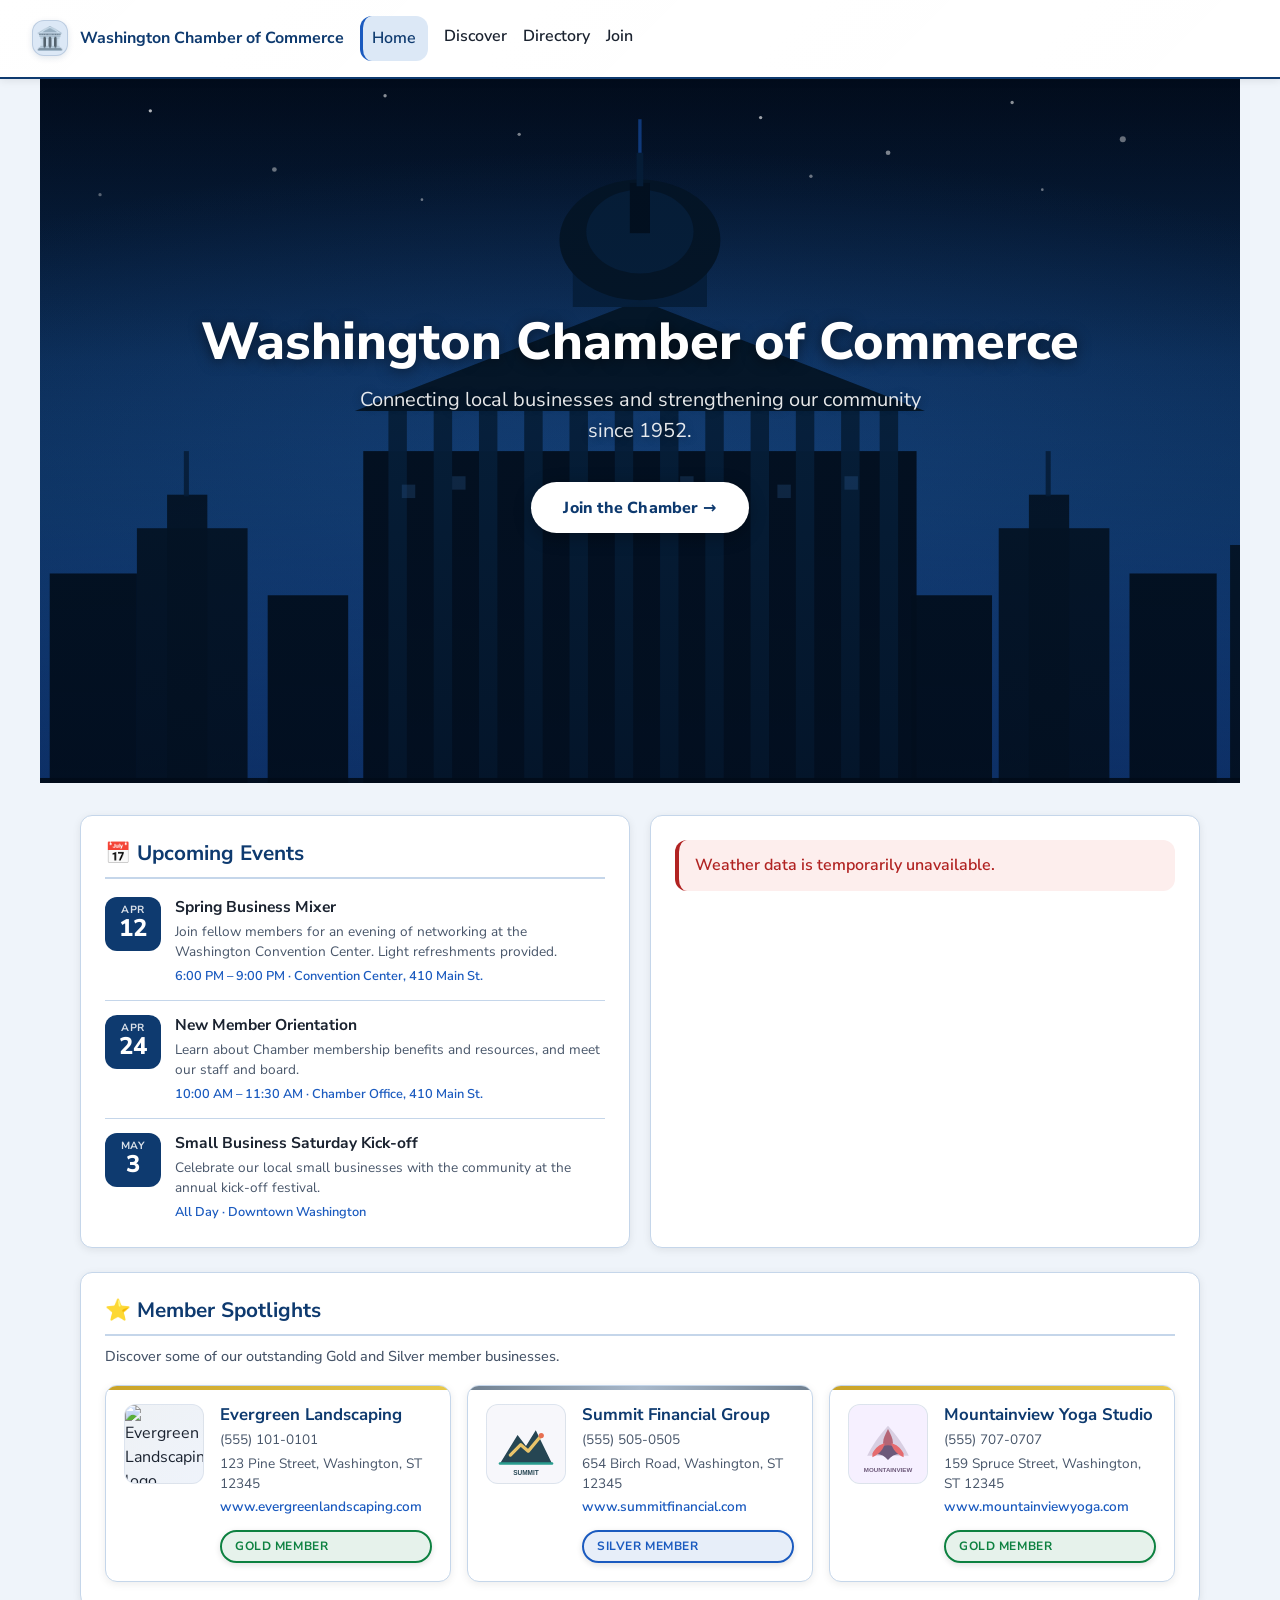
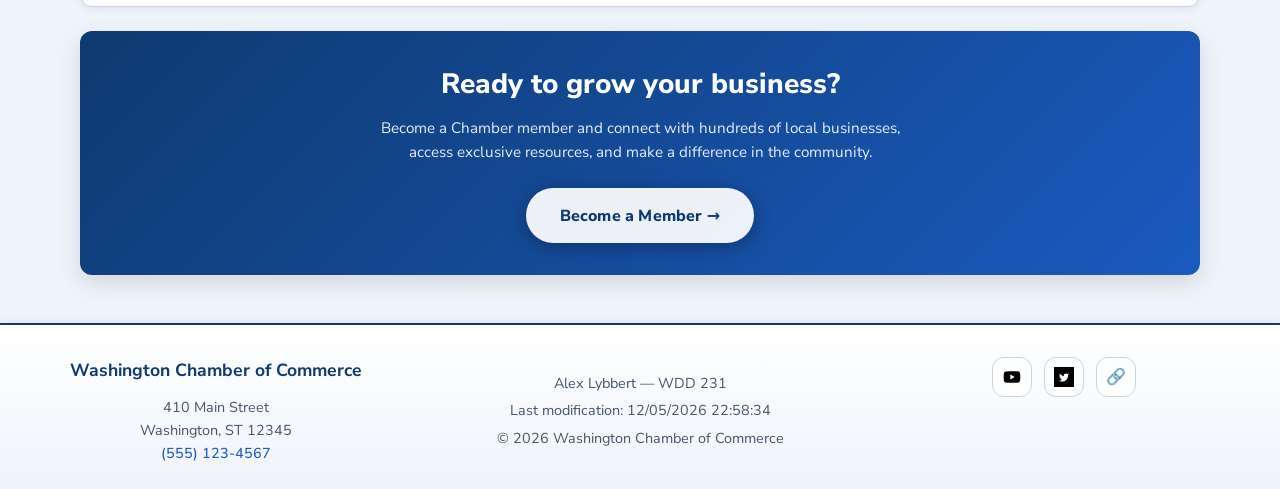
==== commit fe45c26d: "Update location" ====
--- a/chamber/index.html
+++ b/chamber/index.html
@@ -15,7 +15,7 @@
   <link rel="stylesheet" href="styles/larger.css">
   <meta property="og:title" content="Washington Chamber of Commerce - Home">
   <meta property="og:description" content="Learn about the Washington Chamber of Commerce and local business resources.">
-  <meta property="og:image" content="https://raw.githubusercontent.com/AlexLybbert/wdd231/main/chamber/images/og-image.svg">
+  <meta property="og:image" content="https://alexlybbert.github.io/wdd231/chamber/images/og-image.svg">
   <meta property="og:url" content="https://alexlybbert.github.io/wdd231/chamber/index.html">
   <meta property="og:type" content="website">
   <script src="scripts/site.js" defer></script>
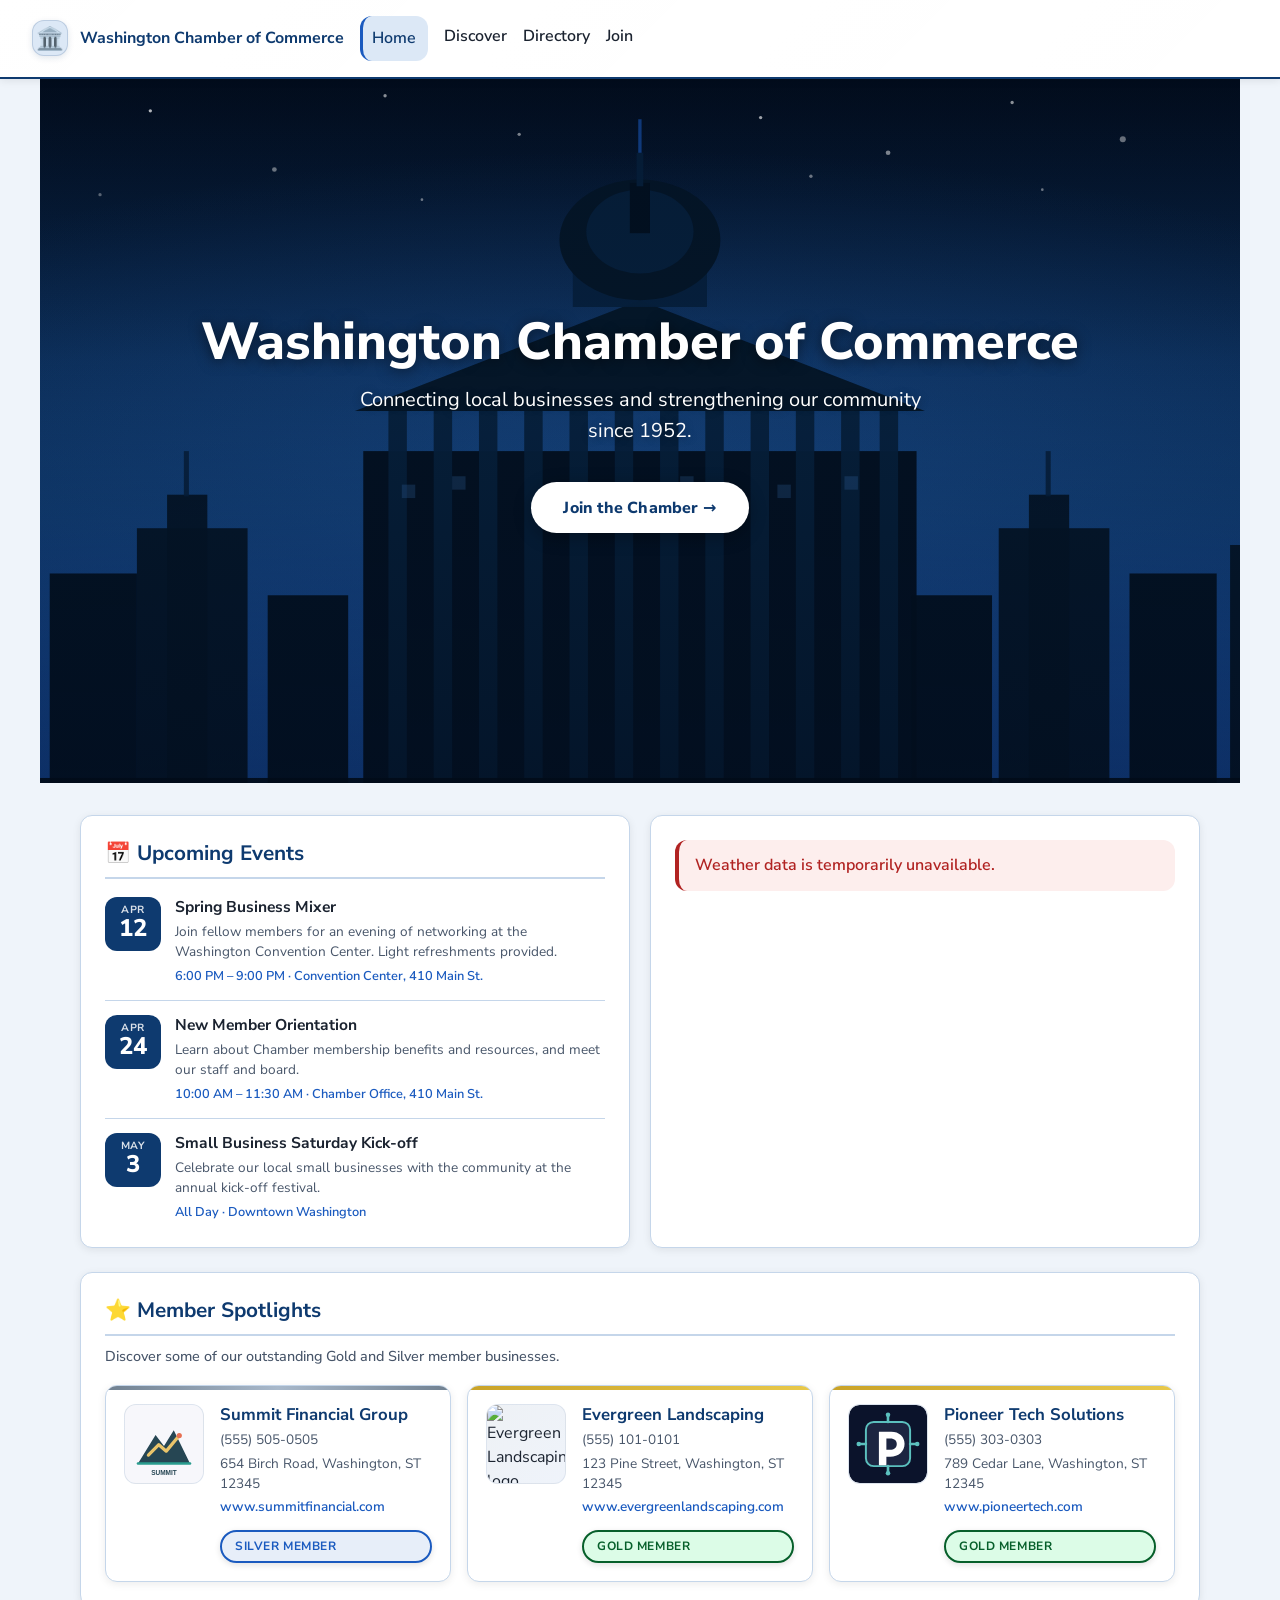
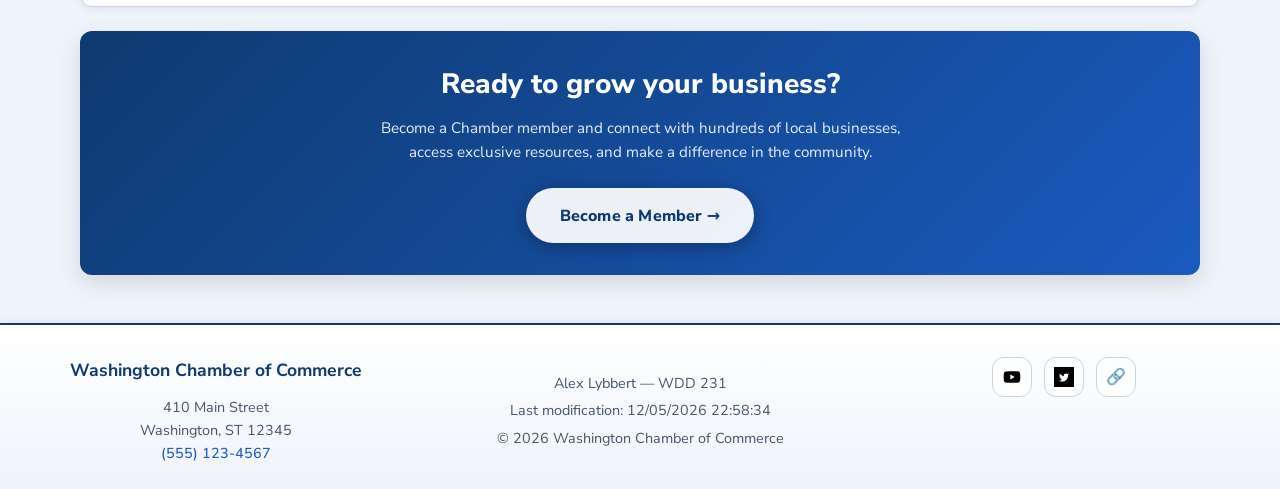
==== commit 467c0db5: "Join page" ====
--- a/chamber/index.html
+++ b/chamber/index.html
@@ -143,9 +143,9 @@
     </div>
 
     <nav class="footer-social" aria-label="Social links">
-      <a href="#" aria-label="YouTube"><img src="images/youtube.svg" alt="YouTube" width="24" height="24"></a>
-      <a href="#" aria-label="Twitter"><img src="images/twitter.svg" alt="Twitter" width="24" height="24"></a>
-      <a href="#" aria-label="LinkedIn"><span aria-hidden="true">🔗</span></a>
+      <a href="https://www.youtube.com/" aria-label="YouTube"><img src="images/youtube.svg" alt="YouTube" width="24" height="24"></a>
+      <a href="https://x.com/" aria-label="Twitter"><img src="images/twitter.svg" alt="Twitter" width="24" height="24"></a>
+      <a href="https://www.linkedin.com/" aria-label="LinkedIn"><span aria-hidden="true">🔗</span></a>
     </nav>
   </footer>
 </body>
--- a/chamber/styles/small.css
+++ b/chamber/styles/small.css
@@ -476,13 +476,13 @@
 }
 
 .member-badge.level-3 {
-  background: rgba(13, 129, 64, 0.1);
-  color: var(--success);
-  border: 2px solid var(--success);
+  background: #dcfce7;
+  color: #065f2a;
+  border: 2px solid #065f2a;
 }
 
 .member-badge.level-3:hover {
-  background: rgba(13, 129, 64, 0.15);
+  background: #bbf7d0;
 }
 
 .members.list .member-card {
@@ -527,6 +527,256 @@
   background: #fdeeed;
   color: var(--error);
   font-weight: 600;
+}
+
+.join-page,
+.thankyou-page {
+  display: grid;
+  gap: 1.5rem;
+}
+
+.join-intro {
+  margin-top: 0.55rem;
+  color: var(--color-muted);
+  max-width: 42rem;
+}
+
+.join-layout {
+  display: grid;
+  gap: 1.5rem;
+}
+
+.join-form-panel,
+.membership-panel,
+.thankyou-card {
+  background: var(--color-surface);
+  border: 1px solid var(--color-border);
+  border-radius: var(--radius);
+  padding: 1.25rem;
+  box-shadow: var(--shadow);
+}
+
+.join-section-title {
+  font-size: 1.2rem;
+  color: var(--accent);
+  margin-bottom: 1rem;
+}
+
+.join-form {
+  display: grid;
+  gap: 1rem;
+}
+
+.join-form label {
+  display: grid;
+  gap: 0.4rem;
+  font-weight: 700;
+  color: var(--color-text);
+}
+
+.join-form input:not([type="submit"]),
+.join-form select,
+.join-form textarea {
+  width: 100%;
+  padding: 0.8rem 0.9rem;
+  border: 1px solid var(--color-border);
+  border-radius: 0.7rem;
+  background: #fcfdff;
+  color: var(--color-text);
+  font: inherit;
+  transition: border-color 180ms ease, box-shadow 180ms ease, background-color 180ms ease;
+}
+
+.join-form input::placeholder,
+.join-form textarea::placeholder {
+  color: #6b7b8f;
+}
+
+.join-form input:focus,
+.join-form select:focus,
+.join-form textarea:focus,
+.membership-link:focus,
+.modal-close:focus {
+  outline: 3px solid rgba(26, 90, 191, 0.22);
+  outline-offset: 2px;
+  border-color: var(--accent-2);
+}
+
+.join-form input:not([type="submit"]):focus,
+.join-form select:focus,
+.join-form textarea:focus {
+  box-shadow: 0 0 0 4px rgba(26, 90, 191, 0.12);
+  background: #fff;
+}
+
+.join-form textarea {
+  resize: vertical;
+  min-height: 8rem;
+}
+
+.join-form input[type="submit"] {
+  border: none;
+  border-radius: 999px;
+  background: linear-gradient(135deg, var(--accent) 0%, var(--accent-2) 100%);
+  color: #fff;
+  padding: 0.95rem 1.4rem;
+  font: inherit;
+  font-weight: 800;
+  cursor: pointer;
+  box-shadow: 0 10px 24px rgba(14, 58, 111, 0.18);
+  transition: transform 180ms ease, box-shadow 180ms ease, opacity 180ms ease;
+}
+
+.join-form input[type="submit"]:hover,
+.join-form input[type="submit"]:focus {
+  transform: translateY(-2px);
+  box-shadow: 0 14px 28px rgba(14, 58, 111, 0.24);
+}
+
+.membership-cards {
+  display: grid;
+  gap: 1rem;
+}
+
+.membership-card {
+  border: 1px solid var(--color-border);
+  border-radius: var(--radius);
+  padding: 1rem;
+  background: linear-gradient(180deg, #ffffff 0%, #f6f9fd 100%);
+  box-shadow: var(--shadow);
+  display: grid;
+  gap: 0.55rem;
+  opacity: 0;
+  transform: translateY(16px);
+  animation: membershipReveal 700ms ease forwards;
+}
+
+.membership-card:nth-child(1) { animation-delay: 120ms; }
+.membership-card:nth-child(2) { animation-delay: 240ms; }
+.membership-card:nth-child(3) { animation-delay: 360ms; }
+.membership-card:nth-child(4) { animation-delay: 480ms; }
+
+.membership-card--np {
+  border-left: 6px solid #0d8140;
+}
+
+.membership-card--bronze {
+  border-left: 6px solid #8a5a24;
+}
+
+.membership-card--silver {
+  border-left: 6px solid #63788d;
+}
+
+.membership-card--gold {
+  border-left: 6px solid #b88900;
+}
+
+.membership-tier {
+  font-size: 1.15rem;
+  font-weight: 800;
+  color: var(--accent);
+}
+
+.membership-price {
+  color: var(--accent-2);
+  font-weight: 800;
+}
+
+.membership-summary {
+  color: var(--color-muted);
+}
+
+.membership-link {
+  justify-self: start;
+  font-weight: 800;
+  color: var(--accent);
+  text-decoration: underline;
+  text-underline-offset: 0.2rem;
+}
+
+.membership-modal {
+  border: none;
+  border-radius: 1rem;
+  padding: 0;
+  width: min(92vw, 34rem);
+  box-shadow: 0 20px 40px rgba(0, 0, 0, 0.24);
+}
+
+.membership-modal::backdrop {
+  background: rgba(8, 20, 38, 0.65);
+}
+
+.membership-modal-content {
+  padding: 1.5rem;
+  display: grid;
+  gap: 0.9rem;
+}
+
+.membership-modal-content h2 {
+  color: var(--accent);
+}
+
+.membership-benefits {
+  margin: 0;
+  padding-left: 1.25rem;
+  color: var(--color-muted);
+}
+
+.modal-close {
+  justify-self: start;
+  border: none;
+  border-radius: 999px;
+  padding: 0.75rem 1.2rem;
+  background: var(--accent);
+  color: #fff;
+  font: inherit;
+  font-weight: 700;
+  cursor: pointer;
+}
+
+.thankyou-grid {
+  display: grid;
+  gap: 1rem;
+}
+
+.thankyou-item {
+  padding: 0.95rem 1rem;
+  border: 1px solid var(--color-border);
+  border-radius: 0.8rem;
+  background: #f9fbfe;
+  display: grid;
+  gap: 0.3rem;
+}
+
+.thankyou-label {
+  font-size: 0.85rem;
+  font-weight: 800;
+  text-transform: uppercase;
+  letter-spacing: 0.04em;
+  color: var(--accent-2);
+}
+
+.thankyou-value {
+  font-size: 1rem;
+  color: var(--color-text);
+  overflow-wrap: anywhere;
+}
+
+.thankyou-note {
+  margin-top: 1rem;
+  color: var(--color-muted);
+}
+
+@keyframes membershipReveal {
+  0% {
+    opacity: 0;
+    transform: translateY(16px);
+  }
+  100% {
+    opacity: 1;
+    transform: translateY(0);
+  }
 }
 
 .home-main {
@@ -541,6 +791,8 @@
   max-height: 540px;
   display: flex;
   align-items: center;
+  background-color: #020c1c;
+  color: #fff;
 }
 
 .hero-img {
@@ -588,7 +840,7 @@
 
 .hero-subtitle {
   font-size: clamp(0.95rem, 2.5vw, 1.25rem);
-  color: rgba(255, 255, 255, 0.9);
+  color: #fff;
   text-shadow: 0 1px 8px rgba(0, 0, 0, 0.4);
   margin: 0 auto 2.25rem;
   max-width: 36rem;
@@ -978,6 +1230,7 @@
 }
 
 .cta-box {
+  background-color: var(--accent);
   background: linear-gradient(135deg, var(--accent) 0%, var(--accent-2) 100%);
   border-radius: var(--radius);
   padding: 2rem 1.5rem;
--- a/chamber/styles/larger.css
+++ b/chamber/styles/larger.css
@@ -45,6 +45,15 @@
 
   .home-grid {
     grid-template-columns: 1fr 1fr;
+  }
+
+  .join-layout {
+    grid-template-columns: minmax(0, 1.3fr) minmax(18rem, 0.9fr);
+    align-items: start;
+  }
+
+  .thankyou-grid {
+    grid-template-columns: repeat(2, minmax(0, 1fr));
   }
 
   .spotlights-grid {
@@ -102,6 +111,11 @@
     grid-template-columns: repeat(3, minmax(0, 1fr));
   }
 
+  .membership-cards {
+    position: sticky;
+    top: 6rem;
+  }
+
   .spotlights-grid {
     grid-template-columns: repeat(3, 1fr);
   }
